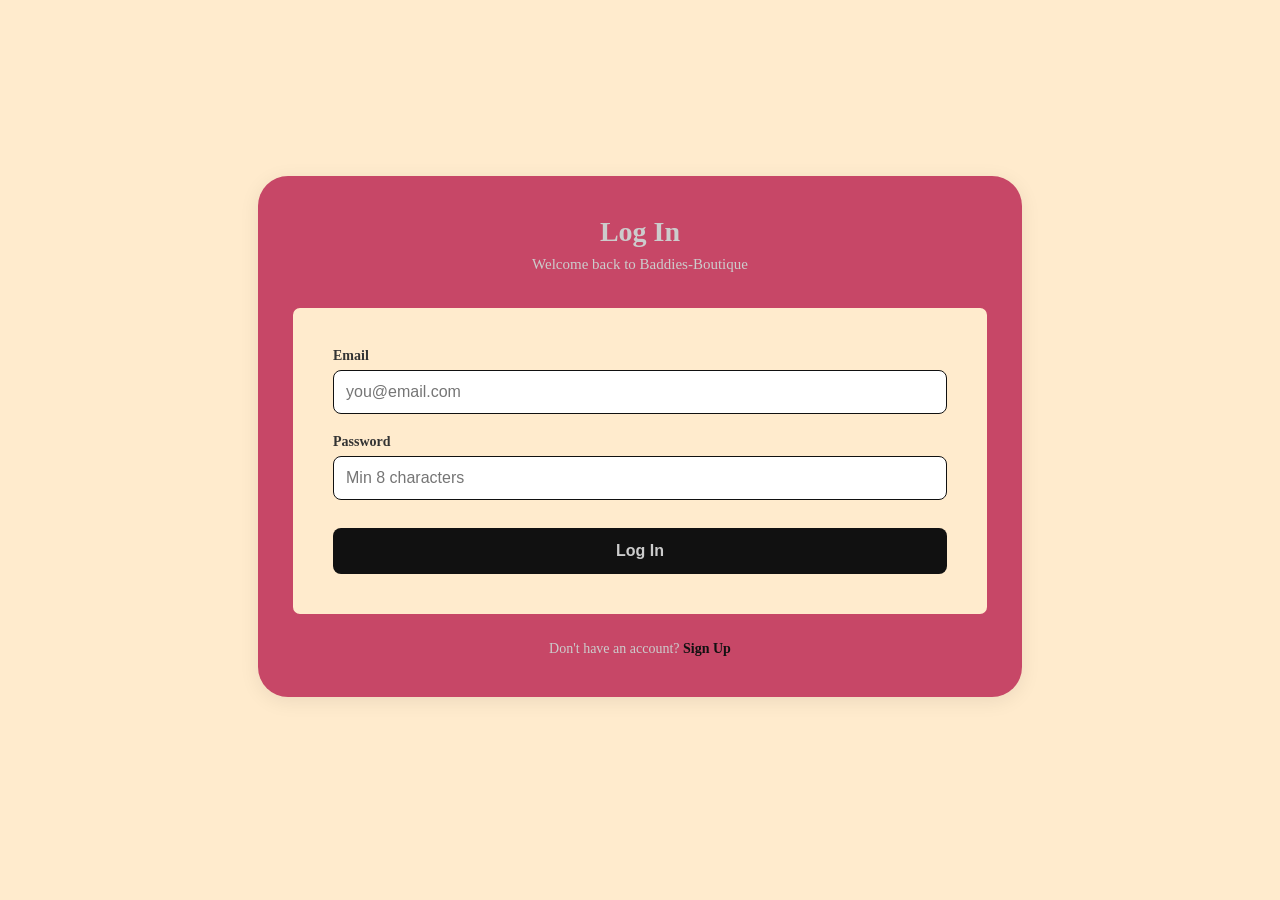
==== login.html @ 40b09c96 "first commit" ====
<!DOCTYPE html>
<html lang="en">
<head>
    <meta charset="UTF-8">
    <meta name="viewport" content="width=+, initial-scale=1.0">
    <title>Log In</title>
    <link rel="stylesheet" href="styles.css">
    <link rel="shortcut icon" href="./Dresses/eda1ded52aa02ae19acb73dac2f31928.jpg" type="image/x-icon">
</head>

<body>

     <div class="containered">
            <div class="rain">
                <div class="signup-box">
    <h1>Log In</h1>
    <p class="subtitle">Welcome back to Baddies-Boutique</p>
    
    <!-- action="index.html" = where user goes after sign up -->
    <form>
      <div class="form-group">
        <label for="email">Email</label>
        <input type="email" id="email" name="email" placeholder="you@email.com" required>
      </div>
      
      <div class="form-group">
        <label for="password">Password</label>
        <input type="password" id="password" name="password" placeholder="Min 8 characters" minlength="8" required>
      </div>
      <button type="submit" class="signup-btn">Log In</button>
    </form>
    
    <div class="login-link">
     Don't have an account? <a href="sign.html ">Sign Up</a>
    </div>
  </div>
           
    </div>
            </div>

</body>
</html>
---- styles.css ----
* {
    padding: 0;
    margin: 0;
    box-sizing: border-box;
}

body {
    background-color: blanchedalmond;
}

/* Universal Selector */

h2 {
    text-align: center;
    margin: 2vmin 0;
    font-size: 4vmin;
    color: #D16C85;
    text-decoration: underline;
}

/* Universal Selector */

/* home page */

.banner {
    width: 100%;
    height: 100vh;
    background-image: url(Banner/cat-parker-hh-VJ11F39g-unsplash.jpg);
    background-position: center;
    background-size: cover;
    display: flex;
    align-items: flex-end;
    justify-content: center;
} 

.navbar {
    position: fixed;
    top: 0;
    display: flex;
    justify-content: center;
    width: 100%;
    padding: 20px;
    color: #151618;
    background: hsla(345, 53%, 53%, 0.7);
    z-index: 1;
}

.nav-links {
    display: flex;
    align-items: center;
    text-align: center;
}

.nav-links li {
    margin: 0 30px;
    list-style: none;
}

.header-content {
    margin-bottom: 150px;
    color: #fff;
    text-align: center;
}

.header-content h2 {
    font-size: 4vmin;
}

.line {
    width: 150px;
    height: 4px;
    background: #c74767;
    margin: 10px auto;
    border-radius: 5px;
}

.header-content h1 {
    font-size: 7vmin;
    margin-top: 20px;
    margin-bottom: 40px;
}

.ctn {
    padding: 8px 15px;
    background: #c74767;
    border-radius: 30px;
    color: #fff;
    text-decoration: none;
}

.ctn:hover {
    opacity: 0.9;
}

ul {
    list-style: none;
}

.navbar a {
    text-decoration: none;
    color: #fff;
}

.dropdown {
    float: left;
    overflow: hidden;
}

.dropbtn {
    border: none;
    background-color: inherit;
    color: #fff;
    font-family: inherit;
    font-size: inherit;
}

.dropdown .dropbtn {
    border: none;
    outline: none;

}

.dropdown-content {
    display: none;
    position: absolute;
    min-width: 160px;
    z-index: 1;
}

.dropdown-content a {
    float: none;
    text-decoration: none;
    display: block;
    text-align: left;
    padding: 12px 16px;
}

.dropdown:hover .dropdown-content {
  display: block;
}

.profile-icon {
    display: block;
    width: 30px;
   justify-content: space-between;
}

.category {
  display: grid;
  grid-template-columns: auto auto auto;
  gap: 20px;
  justify-content: center;
  border-radius: 20px;
}

.category h4 {
    text-align: center;
    text-decoration: underline;
}

.category h4:hover {
    color: #D16C85;
}

.box img {
    height: 70vh;
    border-radius: 20px;
    transition: 0.3s;
}

.box img:hover {
    transform: scale(0.8);
    opacity: 0.8;
    cursor: pointer;
}

.box1 img {
   height: 70vh;
   border-radius: 20px;
   transition: 0.3s;
}

.box1 img:hover {
    transform: scale(0.8);
    opacity: 0.8;
    cursor: pointer;
}

.box2 img {
    height: 70vh;
    border-radius: 20px;
    transition: 0.3s;
}

.box2 img:hover {
    transform: scale(0.8);
    opacity: 0.8;
    cursor: pointer;
}

.image-section {
    display: grid;
    justify-content: center;
    align-items: center;
    grid-template-columns: auto auto;
    gap: 20px;
}

.image-section img{
    height: 70vh;
    transition: 0.3s;
    cursor: pointer;
    border-radius: 20px;
}

.image-section h4 {
    text-align: center;
    animation: popping 1s infinite;
}

@keyframes popping {
    from {
        color: red;
    }
    to {
        color: black;
    }
    to {
        color: red;
    }
}

.image-section img:hover {
    transform: scale(0.9);
    opacity: 0.7;
}

.header-content-two {
    background-image: url(Banner/fotografo-samuel-cruz-GTewtH4a0sA-unsplash.jpg);
    width: 100%;
    height: 80vh;
    background-position: center;
    background-size: cover;
    display: flex;
    align-items: center;
    /* align-items: flex-end; */
    justify-content: center;
}

.header-content-two {
    color: #fff;
    text-align: center;
}

.header-content-two h3 {
    font-size: 8vmin;
}

.contact {
    display: grid;
    justify-content: center;
    align-items: center;
    border-radius: 20px;
    /* border: #C74767 3px solid; */
    margin-top: 2rem;
    /* width: 40vw; */
    padding-bottom: 2vmin;
}

.contact label {
    text-align: center;
    margin-top: 2vmin;
    color: #C74767;
}

.contact input {
    background-color: #D16C85;
    width: 30vw;
    border: none;
}

.contact input[type="submit"] {
    width: 20vw;
}

/* home page */

/* checkout page */

.second-heading-title {
    text-align: center;
    text-decoration: underline;
}

.second-heading-title:hover {
    color: #C74767;
    transition: .3s;
}

.third-container {
    /* border: 3px solid green; */
    display: grid;
    justify-content: center;
    align-items: center;
    min-height: 100vh;
    padding: 25px;
}

form {
    width: 700px;
    padding: 40px;
    border: 3px solid #C74767;
    border-radius: 10px;
    background-color: blanchedalmond;
}

form .row {
    /* border: 3px solid brown; */
    display: flex;
    gap: 15px;
    flex-wrap: wrap;
}

.row .column {
    flex: 1 1 250px;
}

.column .title {
    font-size: 20px;
    color: #333;
    text-transform: uppercase;
    margin-bottom: 5px;
}

.column .input-box {
    margin: 15px 0;
}

.input-box span {
    display: block;
    margin-bottom: 10px;
}

.input-box input {
    width: 100%;
    padding: 10px 15px;
    border: 1px solid #ccc;
    border-radius: 6px;
    font-size: 15px;
}

.column .flex {
    display: flex;
    gap: 15px;
}

.flex .input-box {
    margin-top: 5px;
}

.input-box img {
    height: 34px;
    margin-top: 5px;
    filter: drop-shadow(0 0 1px #000);
}

form .cards-btn {
    width: 100%;
    padding: 12px;
    background: #C74767;
    border: none;
    outline: none;
    border-radius: 6px;
    font-size: 17px;
    color: #fff;
    margin-top: 5px;
    cursor: pointer;
    transition: .5s;
}

form .cards-btn:hover {
    background: #D16C85;
}

@media (max-width: 737px) {
    .third-container form {
        width: auto;
    }
}

/* checkout page */

/* log in page */

.main-container {
    /* border: 3px solid green; */
    min-height: 100vh;
    display: grid;
    justify-content: center;
    align-items: center;
    overflow: hidden;
}

.log-container {
    /* border: 3px solid #C74767; */
    height: 350px;
    width: 500px;
    border-radius: 40px;
    display: flex;
    justify-content: center;
    align-content: center;
    background-color: #C74767;
}

hr {
    margin: 1em 0;
}

.heading-title {
   color: #C74767;
   text-decoration: underline;
   text-align: center;
}

.title {
    /* border: 3px solid brown; */
    height: auto;
    width: auto;
    /* margin-top: 1rem; */
    position: relative;
    text-align: center;
}

.title:hover {
    color: #C74767;
    transition: .3s;
}

.log-in-section {
    position: relative;
    width: 100%;
    height: 100%;
    display: grid;
    grid-template-rows: auto auto;
    justify-content: center;
    align-items: center;
}

.label-container {
    /* border: 3px solid yellow; */
    min-width: 300px;
    min-height: 200px;
    position: relative;
    /* margin-top: 1rem; */
    display: grid;
    justify-content: center;
    align-items: center;
}

.btn-sub-one {
    background-color: #C74767;
    border: none;
    border-radius: 5px;
    height: 2em;
    width: 10vmin;
}

.btn-sub-one:hover {
    color: white;
    background-color: #D16C85;
    transition: 0.3s;
    text-decoration: underline;
}

.log-in-section label {
    text-align: center;
}

.log-in-section label:hover {
    color: #C74767;
    transition: .3s;
}

.log-in-section input {
    height: 5vh;
    border-radius: 5px;
    border: none;
}

/* log in page */

/* sign up page */

.containered { 
  height: 97vh;
  display: flex; 
  padding: 40px;
  justify-content: center;
  align-items: center;
}


.rain {
    /* width: 70vw; */
    border-radius: 10%;
  }
    
    .signup-box {
      background: #C74767;
      padding: 40px 32px;
      border-radius: 30px;
      box-shadow: 0 4px 20px rgba(0,0,0,0.08);
      width: auto;
      /* max-width: 400px; */
    }
    
    .signup-box h1 {
      font-size: 28px;
      margin-bottom: 8px;
      text-align: center;
      color: #ccc;
    }
    
    .subtitle {
      text-align: center;
      color: #ccc;
      margin-bottom: 32px;
      font-size: 15px;
    }
    
    .form-group {
      margin-bottom: 20px;
    }
    
    label {
      display: block;
      margin-bottom: 6px;
      font-weight: 600;
      font-size: 14px;
      color: #333;
    }
    
    input {
      width: 100%;
      padding: 12px;
      border: 1px solid #111;
      border-radius: 8px;
      font-size: 16px;
    }
    
    input:focus {
      outline: none;
      border-color: #111;
    }
    
    .signup-btn {
      width: 100%;
      padding: 14px;
      background: #111;
      color: #ccc;
      border: none;
      border-radius: 8px;
      font-size: 16px;
      font-weight: 600;
      cursor: pointer;
      margin-top: 8px;
    }
    
    .signup-btn:hover {
      background: #C08081;
    }
    
    .login-link {
      text-align: center;
      margin-top: 24px;
      font-size: 14px;
      color: #ccc;
    }
    
    .login-link a {
      color: #111;
      font-weight: 600;
      text-decoration: none;
    }
    
    .login-link a:hover {
      text-decoration: none;
    }

/* sign up page */

/* product page */

.fifth-container {
    /* border: 3px solid blue; */
    min-height: 100vh;
    width: 100vw;
    display: grid;
    justify-content: center;
    align-items: center;
}

.product-banner {
    background-image: url(Banner/lo-lindo-NpeZwHSq8tc-unsplash.jpg);
    background-position: center;
    background-size: cover;
    width: 100%;
    height: 70vh;
    display: flex;
    justify-content: center;
    align-items: center;
}

.product-banner h1 {
    color: #C74767;
    text-decoration: underline;
    font-size: 10vmin;
}

.second-text-section {
    /* border: 3px solid yellow; */
    width: auto;
    height: auto;
}

.title-fourth-section {
    text-align: center;
    color: #C74767;
    margin: 3vmin 0;
    cursor: pointer;
}

.title-fourth-section:hover {
    color: #D16C85;
}

.line-one {
    background-color: #C74767;
    height: 1vh;
    border: none;
}

.products {
    /* border: 3px solid indianred; */
    width: auto;
    display: grid;
    grid-template-columns: auto auto auto;
    grid-gap: 20px;
}

.product-three-row {
    /* border: 3px solid violet; */
    width: 30vw;
    height: 70vh;
    /* background-color: #C74767; */
}

.product-three-row img {
    width: 29vw;
    height: auto;
    transition: 0.3s;
    cursor: pointer;
}

.product-three-row img:hover {
    transform: scale(.9)
}

.text-banner {
    /* border: 3px solid salmon; */
    display: inline-block;
    font-weight: bold;
    margin-top: 1vmin;
    text-decoration: underline;
}

.text-banner:hover {
    color: #C74767;
}

.image-section-content {
    /* border: 3px solid black; */
    height: 65vh;
}

.image-section-content img {
    height: 65vh;
    border-radius: 10px;
}
/* Product page ends here*/

@media (max-width: 873px) {
    .products {
        display: grid;
        grid-template-columns: auto;
        width: 100vw;
    }
    .product-three-row {
        width: auto;
        height: 70vh;
    }
    .product-three-row img {
        width: 100vw;
    }
}

/* product page */

/* Product View */

.fourth-container {
    /* border: 3px solid green; */
    width: 100vw;
    min-height: 100vh;
    display: flex;
    justify-content: center;
    align-items: center;
    overflow: hidden;
}

.product-section {
    /* border: 3px solid red; */
    width: 80vw;
    
    height: auto;
    display: grid;
    justify-content: center;
    align-items: center;
}

.product-info-content {
    /* border: 3px solid purple; */
    width: 50vw;
    height: auto;
    display: grid;
    grid-template-columns: auto auto;
}

.title-section-one {
    /* border: 3px solid brown; */
    width: auto;
    height: auto;
    text-align: center;
    color: blanchedalmond;
    font-size: 6vmin;
    margin: 2vmin 0;
}

.image-content {
    /* border: 3px solid blue; */
    height: auto;
    width: 30vw;
    margin-right: 20px;
}

.image-content img {
    width: 30vw;
    border-radius: 30px;
}

.product-description-content {
    border: 3px #C74767 solid;
    border-radius: 20px;
    height: 80vh;
    width: 20vw;
    margin-top: 30px;
}

.product-description-content-one {
    /* border: 3px solid yellow; */
    margin: 3vmin 0;
}

.product-description-content-two {
    /* border: 3px solid green; */
}

.product-description-content-two a {
    text-decoration: none;
}

.discount {
    text-decoration: line-through;
    padding-left: 10px;
    color: grey;
}

.discount:hover {
    color: red;
}

.product-description-content-three {
    /* border: 3px solid purple; */
      margin: 3vmin 0;
}

.product-description-content-four {
    /* border: 3px solid orange; */
    margin: 3vmin 0;
    display: inline-block;
}

.product-description-content-five {
    /* border: 3px solid orangered; */
    display: inline-block;
}

.product-description-content-six {
    /* border: 3px olivedrab solid; */
}

@media (max-width: 879px) {
    .product-info-content {
        display: grid;
        grid-template-columns: auto;
        grid-template-rows: auto auto;
    }
    .image-content {
        width: auto;
    }
    .product-description-content {
        width: auto;
        height: auto;
    }
}
/* Product View */

/* responsiveness */

@media (max-width: 890px){
    .navbar {
        width: auto;
        padding: 0;
        margin: 0;
        display: flex;
        justify-content: center;
        align-items: center;
    }
    .category {
        display: grid;
        grid-template-columns: auto;
    }
    .category img {
        max-width: 70vw;
    }
    .image-section {
        display: grid;
        grid-template-columns: auto;

    }
    .signup-btn {
        width: 40vw;
    }
    .rain {
        width: 80vw;
    }
    form {
        width: 60vw;
    }
}

/* responsiveness */
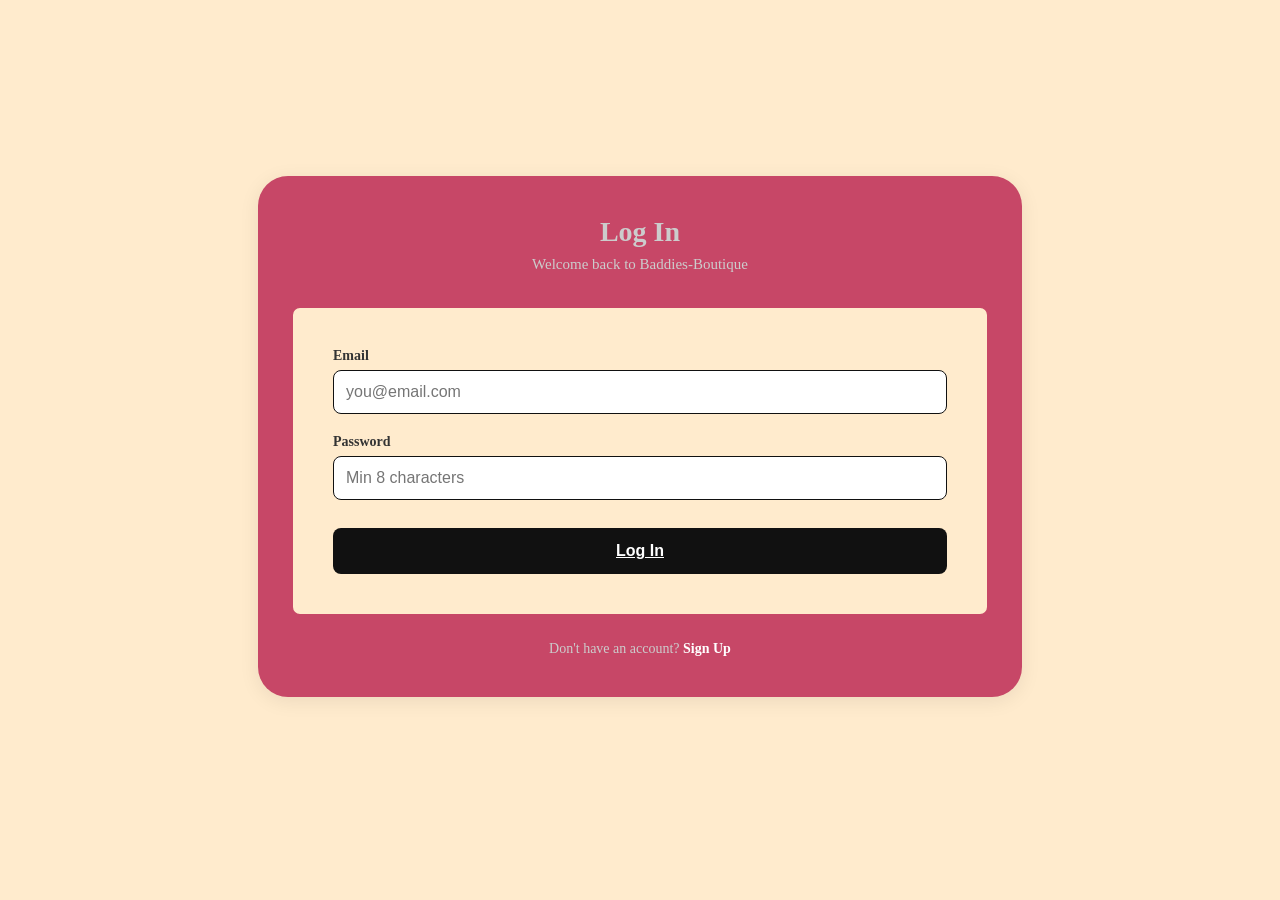
==== commit ab994075: "initial" ====
--- a/login.html
+++ b/login.html
@@ -27,7 +27,7 @@
         <label for="password">Password</label>
         <input type="password" id="password" name="password" placeholder="Min 8 characters" minlength="8" required>
       </div>
-      <button type="submit" class="signup-btn">Log In</button>
+      <button type="submit" class="signup-btn"><a href="index.html">Log In</a></button>
     </form>
     
     <div class="login-link">
--- a/styles.css
+++ b/styles.css
@@ -487,6 +487,7 @@
     border: none;
 }
 
+
 /* log in page */
 
 /* sign up page */
@@ -587,6 +588,10 @@
       text-decoration: none;
     }
 
+.signup-box a {
+    color: white;
+}
+
 /* sign up page */
 
 /* product page */
